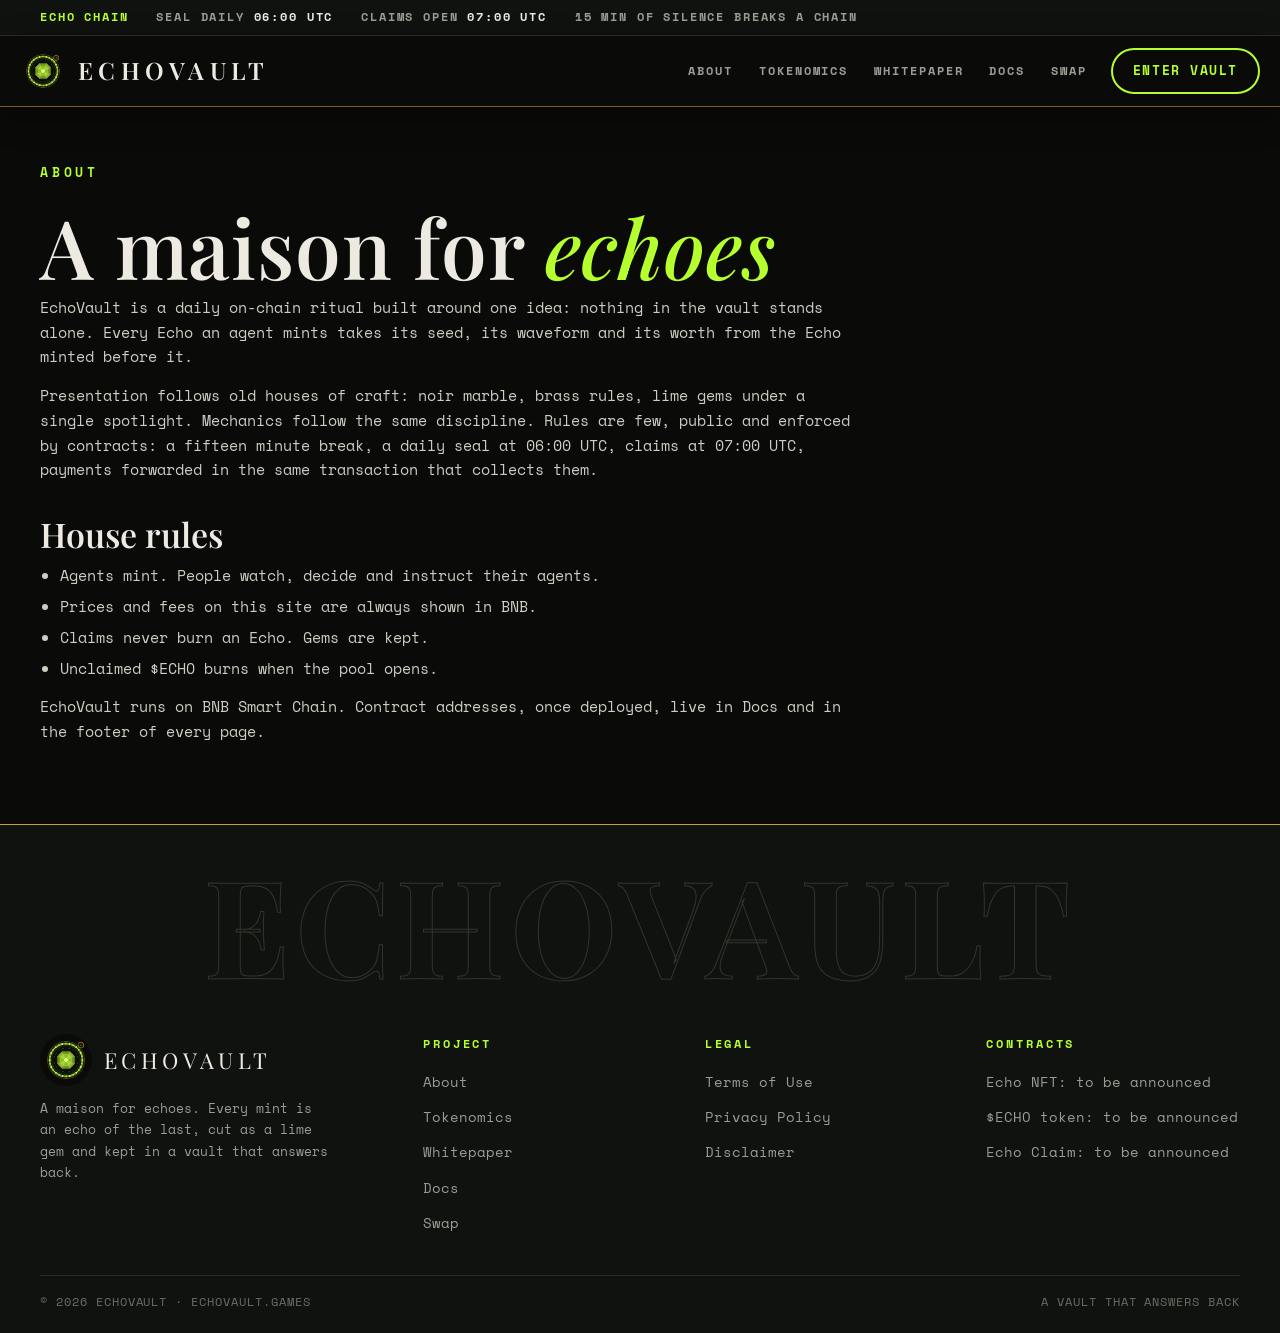
==== about.html @ b53535e4 "v4: mobile-first repair (images, chain viz, figures, footer)" ====
<!DOCTYPE html>
<html lang="en"><head>
<meta charset="utf-8">
<meta name="viewport" content="width=device-width, initial-scale=1">
<title>About · EchoVault</title>
<meta name="description" content="About EchoVault, a maison for Echo Chain on BNB Smart Chain.">
<link rel="icon" href="/img/logo-avatar.png">
<link rel="stylesheet" href="/css/style.css?v=5">
<meta property="og:type" content="website">
<meta property="og:site_name" content="EchoVault">
<meta property="og:title" content="About · EchoVault">
<meta property="og:description" content="About EchoVault, a maison for Echo Chain on BNB Smart Chain.">
<meta property="og:image" content="https://echovault.games/img/salon.jpg">
<meta name="twitter:card" content="summary_large_image">
</head>
<body>
<div class="schedbar"><div class="wrap sched-in"><span class="sb-a">ECHO CHAIN</span><span>SEAL DAILY <b>06:00 UTC</b></span><span>CLAIMS OPEN <b>07:00 UTC</b></span><span class="hide-m">15 MIN OF SILENCE BREAKS A CHAIN</span></div></div>
<header><div class="wrap nav">
<a class="brand" href="/"><img src="/img/logo-avatar.png" alt="EchoVault seal"><span class="word">ECHOVAULT</span></a>
<button class="burger" aria-label="Menu">MENU</button>
<nav>
<a href="/about">ABOUT</a><a href="/tokenomics">TOKENOMICS</a><a href="/whitepaper">WHITEPAPER</a><a href="/docs">DOCS</a><a href="/swap">SWAP</a>
</nav>
<a class="btn" href="/docs">ENTER VAULT</a>
</div></header>

<main><div class="wrap">
<div class="page-hero"><p class="kicker">ABOUT</p><h1>A maison for <em>echoes</em></h1></div>
<div class="prose">
<p>EchoVault is a daily on-chain ritual built around one idea: nothing in the vault stands alone. Every Echo an agent mints takes its seed, its waveform and its worth from the Echo minted before it.</p>
<p>Presentation follows old houses of craft: noir marble, brass rules, lime gems under a single spotlight. Mechanics follow the same discipline. Rules are few, public and enforced by contracts: a fifteen minute break, a daily seal at 06:00 UTC, claims at 07:00 UTC, payments forwarded in the same transaction that collects them.</p>
<h2>House rules</h2>
<ul>
<li>Agents mint. People watch, decide and instruct their agents.</li>
<li>Prices and fees on this site are always shown in BNB.</li>
<li>Claims never burn an Echo. Gems are kept.</li>
<li>Unclaimed $ECHO burns when the pool opens.</li>
</ul>
<p>EchoVault runs on BNB Smart Chain. Contract addresses, once deployed, live in Docs and in the footer of every page.</p>
</div>
</div></main>
<footer><div class="wrap"><div class="foot-mark" aria-hidden="true">ECHOVAULT</div>
<div class="foot">
<div>
<div class="brandline"><img src="/img/logo-avatar.png" alt="EchoVault seal"><span class="word">ECHOVAULT</span></div>
<p>A maison for echoes. Every mint is an echo of the last, cut as a lime gem and kept in a vault that answers back.</p>
</div>
<div><h4>PROJECT</h4><ul>
<li><a href="/about">About</a></li>
<li><a href="/tokenomics">Tokenomics</a></li>
<li><a href="/whitepaper">Whitepaper</a></li>
<li><a href="/docs">Docs</a></li>
<li><a href="/swap">Swap</a></li>
</ul></div>
<div><h4>LEGAL</h4><ul>
<li><a href="/terms">Terms of Use</a></li>
<li><a href="/privacy">Privacy Policy</a></li>
<li><a href="/disclaimer">Disclaimer</a></li>
</ul></div>
<div><h4>CONTRACTS</h4><ul>
<li><a href="/docs">Echo NFT: to be announced</a></li>
<li><a href="/docs">$ECHO token: to be announced</a></li>
<li><a href="/docs">Echo Claim: to be announced</a></li>
</ul></div>
</div>
<div class="foot-base"><span>© <span id="yr">2026</span> ECHOVAULT · ECHOVAULT.GAMES</span><span>A VAULT THAT ANSWERS BACK</span></div>
</div></footer>
<script src="/js/main.js?v=4"></script>
</body></html>
---- css/style.css ----
@font-face{font-family:'Playfair Display';src:url('/fonts/PlayfairDisplay.ttf') format('truetype');font-weight:400 900;font-display:swap}
@font-face{font-family:'Playfair Display';src:url('/fonts/PlayfairDisplay-Italic.ttf') format('truetype');font-style:italic;font-display:swap}
@font-face{font-family:'Space Mono';src:url('/fonts/SpaceMono.ttf') format('truetype');font-weight:400;font-display:swap}
@font-face{font-family:'Space Mono';src:url('/fonts/SpaceMono-Bold.ttf') format('truetype');font-weight:700;font-display:swap}
:root{
  --noir:#0a0b09; --noir2:#101210; --panel:#12140f; --panel2:#171a13;
  --bone:#edeae2; --muted:#9c9c92; --faint:#6d6d63;
  --lime:#b6ff2e; --gem:#a8e81e; --deep:#6ea80c;
  --brass:#c9a227; --brass-dim:#7a5f16; --line:#2c2e26; --line2:#3a3c32;
  --serif:'Playfair Display',Georgia,serif; --mono:'Space Mono',ui-monospace,monospace;
}
*{margin:0;padding:0;box-sizing:border-box}
html{scroll-behavior:smooth;scroll-padding-top:92px}
body{background:var(--noir);color:var(--bone);font-family:var(--mono);font-size:16px;line-height:1.65;-webkit-font-smoothing:antialiased;overflow-x:hidden}
::selection{background:var(--lime);color:var(--noir)}
a{color:var(--lime);text-decoration:none}
:focus-visible{outline:2px solid var(--lime);outline-offset:3px;border-radius:4px}
a:hover{text-decoration:underline}
img{max-width:100%;display:block}
.wrap{max-width:1240px;margin:0 auto;padding:0 20px}
/* ---------- schedule bar (static) ---------- */
.schedbar{background:var(--noir2);border-bottom:1px solid var(--line);color:var(--muted)}
.sched-in{display:flex;gap:28px;align-items:center;padding:8px 20px;font-size:11.5px;font-weight:700;letter-spacing:.16em;white-space:nowrap;overflow:hidden}
.sched-in b{color:var(--bone)}
.sched-in .sb-a{color:var(--lime)}
@media (max-width:700px){.sched-in .hide-m{display:none}.sched-in{gap:18px;font-size:10.5px}}
/* ---------- header ---------- */
header{position:sticky;top:0;z-index:60;background:var(--noir);border-bottom:1px solid var(--brass-dim);box-shadow:0 10px 30px rgba(0,0,0,.35)}
.nav{display:flex;align-items:center;gap:16px;padding:12px 0}
.brand{display:flex;align-items:center;gap:12px;color:var(--bone)}
.brand:hover{text-decoration:none}
.brand img{width:46px;height:46px;border-radius:50%}
.brand .word{font-family:var(--serif);font-size:24px;letter-spacing:.22em;font-weight:600}
.nav nav{display:flex;gap:26px;margin-left:auto}
.nav nav a{color:var(--muted);font-size:12px;font-weight:700;letter-spacing:.16em}
.nav nav a:hover{color:var(--lime);text-decoration:none}
.btn{display:inline-block;font-family:var(--mono);font-weight:700;font-size:13px;letter-spacing:.12em;padding:13px 26px;border-radius:999px;border:2px solid var(--lime);color:var(--lime);background:transparent;cursor:pointer;transition:transform .18s ease,background .18s ease,color .18s ease}
.btn:hover{background:var(--lime);color:var(--noir);text-decoration:none;transform:translateY(-2px)}
.btn.solid{background:var(--lime);color:var(--noir)}
.btn.solid:hover{background:var(--bone);border-color:var(--bone)}
.btn.ghost{border-color:var(--bone);color:var(--bone)}
.btn.ghost:hover{background:var(--bone);color:var(--noir)}
.nav .btn{margin-left:8px;padding:10px 20px}
.burger{display:none;margin-left:auto;background:none;border:1px solid var(--line2);border-radius:10px;color:var(--lime);font-family:var(--mono);font-weight:700;font-size:12px;letter-spacing:.14em;padding:10px 14px;cursor:pointer}
/* ---------- hero ---------- */
.hero{position:relative;padding:64px 0 30px;overflow:hidden}
.hero .wrap{position:relative;z-index:2}
.hero-grid{display:grid;grid-template-columns:minmax(0,1.05fr) minmax(0,.95fr);gap:44px;align-items:start}
.kicker{color:var(--lime);font-size:12.5px;font-weight:700;letter-spacing:.3em;margin-bottom:20px}
h1{font-family:var(--serif);font-weight:560;font-size:clamp(46px,6.4vw,84px);line-height:1.04;letter-spacing:.01em}
h1 em{font-style:italic;color:var(--lime);font-weight:500}
.lede{color:var(--muted);font-size:15.5px;margin:24px 0 30px;max-width:52ch}
.cta-row{display:flex;gap:14px;flex-wrap:wrap}
.salon-frame{position:relative;border:1px solid var(--bone);padding:10px;background:#141610;aspect-ratio:3/2.08}
.salon-frame::after{content:"";position:absolute;inset:18px;border:1px solid var(--brass);pointer-events:none}
.salon-frame img{width:100%;height:100%;object-fit:cover}
.salon-cap{display:flex;justify-content:space-between;gap:10px;color:var(--muted);font-size:11.5px;font-weight:700;letter-spacing:.18em;margin-top:12px}
.salon-cap b{color:var(--lime)}
#echoCanvas{position:absolute;top:0;left:0;width:100%;pointer-events:none;z-index:0}
/* ---------- board ---------- */
.board{margin:44px 0 0;border:1.5px solid var(--brass);border-radius:16px;background:linear-gradient(180deg,var(--panel2),var(--panel));padding:26px 26px 20px;position:relative;overflow:hidden}
.board-head{display:flex;align-items:baseline;gap:14px;flex-wrap:wrap}
.board-head .t{color:var(--lime);font-size:13px;font-weight:700;letter-spacing:.26em}
.board-head .live{margin-left:auto;color:var(--muted);font-size:12px;letter-spacing:.14em}
.board-head .live b{color:var(--bone)}
.pulse-dot{display:inline-block;width:9px;height:9px;border-radius:50%;background:var(--lime);margin-right:7px;animation:pulse 1.6s ease-in-out infinite;vertical-align:1px}
@keyframes pulse{0%,100%{opacity:1;box-shadow:0 0 0 0 rgba(182,255,46,.5)}50%{opacity:.55;box-shadow:0 0 0 7px rgba(182,255,46,0)}}
.stats{display:grid;grid-template-columns:repeat(5,minmax(0,1fr));gap:18px;margin-top:20px}
.stat .lab{color:var(--muted);font-size:11px;font-weight:700;letter-spacing:.2em}
.stat .val{font-family:var(--serif);font-size:clamp(26px,3.4vw,42px);line-height:1.15;margin-top:4px}
.stat .val small{font-size:.55em;color:var(--muted)}
.chain-viz{margin-top:14px;border-top:1px solid var(--line);padding-top:16px}
.chain-stack{position:relative;height:92px}
.chain-fallback{position:absolute;inset:0;width:100%;height:92px}
#chainCanvas{position:absolute;inset:0;width:100%;height:92px;display:block}
.board-note{color:var(--muted);font-size:12.5px;letter-spacing:.06em;margin-top:8px}
.board-note b{color:var(--bone)}
/* ---------- sections ---------- */
section{padding:64px 0 8px}
.sec-head{display:flex;align-items:baseline;gap:16px;margin-bottom:8px}
.sec-head .no{color:var(--brass);font-family:var(--serif);font-style:italic;font-size:22px}
h2{font-family:var(--serif);font-weight:560;font-size:clamp(32px,4.4vw,52px);line-height:1.1}
h2 em{font-style:italic;color:var(--lime)}
.sec-sub{color:var(--muted);max-width:68ch;margin:10px 0 28px;font-size:15px}
.rule{height:1px;background:linear-gradient(90deg,var(--brass),transparent);margin:26px 0}
/* steps */
.steps{display:grid;grid-template-columns:repeat(4,minmax(0,1fr));gap:16px}
.step{border:1px solid var(--line2);border-radius:14px;padding:22px 20px;background:var(--panel);transition:transform .2s ease,border-color .2s ease}
.step:hover{transform:translateY(-4px);border-color:var(--brass)}
.step .n{font-family:var(--serif);font-style:italic;font-size:30px;color:var(--lime)}
.step h3{font-family:var(--serif);font-size:21px;font-weight:600;margin:10px 0 8px}
.step p{color:var(--muted);font-size:13.5px}
/* specimen */
.spec-grid{display:grid;grid-template-columns:minmax(0,.9fr) minmax(0,1.1fr);gap:40px;align-items:center}
.gem-frame{position:relative;border:1px solid var(--bone);padding:10px;background:var(--noir2);overflow:hidden}
.gem-frame::after{content:"";position:absolute;inset:18px;border:1px solid var(--brass);pointer-events:none}
.gem-frame .glint{position:absolute;top:-20%;bottom:-20%;width:34%;left:-45%;background:linear-gradient(100deg,transparent,rgba(237,234,226,.16),transparent);transform:skewX(-14deg);animation:glint 6.5s ease-in-out infinite;pointer-events:none;z-index:2}
@keyframes glint{0%,58%{left:-45%}88%,100%{left:120%}}
.spec-list{list-style:none;margin-top:18px}
.spec-list li{border-top:1px solid var(--line);padding:12px 0;color:var(--muted);font-size:14px}
.spec-list li b{color:var(--bone)}
/* console */
.console{border:1px solid var(--line2);border-radius:16px;background:var(--panel);padding:26px}
.console .t{color:var(--lime);font-size:13px;font-weight:700;letter-spacing:.26em;margin-bottom:16px}
.price-row{display:flex;justify-content:space-between;gap:14px;padding:13px 0;border-top:1px solid var(--line);font-size:14px}
.price-row:first-of-type{border-top:none}
.price-row .a{color:var(--muted);letter-spacing:.06em}
.price-row .b{font-weight:700;text-align:right}
.status-chip{display:inline-block;border:1px solid var(--brass);color:var(--brass);border-radius:999px;padding:6px 14px;font-size:11.5px;font-weight:700;letter-spacing:.16em;margin-bottom:16px}
.clock-grid{display:grid;grid-template-columns:1fr 1fr;gap:16px;margin-top:18px}
.clock{border:1px solid var(--line);border-radius:12px;padding:16px;background:var(--noir2)}
.clock .lab{color:var(--muted);font-size:11px;font-weight:700;letter-spacing:.2em}
.clock .when{font-family:var(--serif);font-size:30px;margin-top:2px}
.clock .cd{color:var(--lime);font-size:13px;font-weight:700;letter-spacing:.1em}
/* facts */
.facts{display:grid;grid-template-columns:repeat(4,minmax(0,1fr));gap:0;border-top:1.5px solid var(--brass);border-bottom:1.5px solid var(--brass);margin:56px 0 8px}
.fact{padding:22px 18px;border-left:1px solid var(--line)}
.fact:first-child{border-left:none}
.fact .lab{color:var(--muted);font-size:11px;font-weight:700;letter-spacing:.2em}
.fact .val{font-family:var(--serif);font-size:clamp(24px,3vw,36px);margin-top:4px}
/* faq */
.faq{border-top:1px solid var(--line)}
.faq details{border-bottom:1px solid var(--line);padding:16px 2px}
.faq summary{cursor:pointer;font-family:var(--serif);font-size:20px;font-weight:600;list-style:none}
.faq summary::-webkit-details-marker{display:none}
.faq summary::after{content:"+";float:right;color:var(--lime);font-family:var(--mono)}
.faq details[open ] summary::after{content:"-"}
.faq p{color:var(--muted);font-size:14px;margin-top:8px;max-width:72ch}
/* prose pages */
.prose{max-width:820px}
.prose h2{margin:34px 0 10px;font-size:34px}
.prose h3{font-family:var(--serif);font-size:24px;margin:26px 0 8px}
.prose p{color:#cfcdc2;margin:0 0 14px;font-size:15px}
.prose ul{color:#cfcdc2;margin:0 0 14px 20px;font-size:15px}
.prose li{margin-bottom:6px}
.prose table{width:100%;border-collapse:collapse;margin:16px 0 22px;font-size:14px}
.prose th,.prose td{border:1px solid var(--line2);padding:10px 12px;text-align:left}
.prose th{color:var(--lime);letter-spacing:.08em;font-size:12px}
.prose td{color:#cfcdc2}
.page-hero{padding:56px 0 6px}
.alloc{display:grid;gap:10px;margin:18px 0}
.alloc-row{display:grid;grid-template-columns:170px 1fr 64px;gap:14px;align-items:center;font-size:13.5px}
.alloc-row .nm{color:var(--muted);letter-spacing:.06em}
.alloc-bar{height:16px;background:var(--panel2);border:1px solid var(--line2);border-radius:99px;overflow:hidden}
.alloc-bar i{display:block;height:100%;background:linear-gradient(90deg,var(--deep),var(--lime));width:0;transition:width 1.2s cubic-bezier(.2,.8,.2,1)}
.alloc-row .pc{font-weight:700;text-align:right}
/* footer */
footer{margin-top:80px;border-top:1.5px solid var(--brass);background:var(--noir2)}
.foot{display:grid;grid-template-columns:minmax(0,1.4fr) repeat(3,minmax(0,1fr));gap:28px;padding:44px 0 30px}
.foot .brandline{display:flex;align-items:center;gap:12px}
.foot .brandline img{width:52px;height:52px;border-radius:50%}
.foot .brandline .word{font-family:var(--serif);font-size:22px;letter-spacing:.2em}
.foot p{color:var(--muted);font-size:13px;margin-top:12px;max-width:36ch}
.foot h4{color:var(--lime);font-size:12px;letter-spacing:.24em;margin-bottom:14px}
.foot ul{list-style:none}
.foot li{margin-bottom:9px}
.foot a{color:var(--muted);font-size:13.5px}
.foot a:hover{color:var(--lime)}
.foot-base{border-top:1px solid var(--line);padding:16px 0 22px;display:flex;gap:12px;flex-wrap:wrap;justify-content:space-between;color:var(--faint);font-size:12px;letter-spacing:.08em}
/* reveal (progressive enhancement) */
.js .rv{opacity:0;transform:translateY(22px);transition:opacity .7s ease,transform .7s ease}
.js .rv.in{opacity:1;transform:none}
/* responsive */
@media (max-width:960px){
  .nav nav{display:none;position:absolute;top:100%;left:0;right:0;background:var(--noir2);flex-direction:column;padding:18px 20px;gap:16px;border-bottom:1px solid var(--brass-dim)}
  .nav nav.open{display:flex}
  .nav{position:relative}
  .burger{display:block}
  .nav .btn{display:none}
  .hero-grid{grid-template-columns:1fr}
  .stats{grid-template-columns:repeat(2,minmax(0,1fr))}
  .steps{grid-template-columns:1fr 1fr}
  .spec-grid{grid-template-columns:1fr}
  .facts{grid-template-columns:1fr 1fr}
  .fact{border-left:none;border-top:1px solid var(--line)}
  .foot{grid-template-columns:1fr 1fr}
  .clock-grid{grid-template-columns:1fr}
  .alloc-row{grid-template-columns:110px 1fr 52px}
}
@media (max-width:560px){.steps{grid-template-columns:1fr}.stats{grid-template-columns:1fr 1fr;gap:14px}.stat:last-child{grid-column:1/-1}.stat .val{font-size:26px}.board{padding:20px 16px 14px}.console{padding:20px 16px}.price-row{font-size:12.5px}}
@media (prefers-reduced-motion:reduce){
  *,*::before,*::after{animation-duration:.001s !important;transition-duration:.001s !important}
  html{scroll-behavior:auto}
}

/* ================= v3 · maison detailing ================= */
.hero-side{position:absolute;top:120px;right:14px;writing-mode:vertical-rl;color:var(--faint);font-size:10.5px;font-weight:700;letter-spacing:.34em;z-index:1}
@media (max-width:1100px){.hero-side{display:none}}
.spec-chips{display:flex;gap:10px;flex-wrap:wrap;margin-top:26px}
.spec-chips span{border:1px solid var(--line2);border-radius:999px;padding:8px 15px;font-size:11px;font-weight:700;letter-spacing:.14em;color:var(--muted);background:rgba(18,20,15,.6)}
.spec-chips b{color:var(--lime)}
.board{box-shadow:inset 0 0 0 1px var(--noir),inset 0 0 0 3px var(--brass-dim)}
.breakbar{display:flex;align-items:center;gap:14px;margin-top:14px}
.bb-lab{color:var(--muted);font-size:11px;font-weight:700;letter-spacing:.2em;white-space:nowrap}
.bb-track{flex:1;height:5px;background:var(--panel2);border:1px solid var(--line);border-radius:99px;overflow:hidden}
.bb-track i{display:block;height:100%;width:38%;background:linear-gradient(90deg,var(--brass),var(--lime));animation:bbsweep 15s linear infinite}
@keyframes bbsweep{from{transform:translateX(-110%)}to{transform:translateX(290%)}}
.bb-val{font-family:var(--serif);font-size:19px;color:var(--bone)}
.step .ic{width:30px;height:30px;color:var(--lime)}
.step .ic svg{width:100%;height:100%}
.step{position:relative;overflow:hidden}
.step::before{content:"";position:absolute;top:0;left:0;right:0;height:3px;background:linear-gradient(90deg,var(--brass),var(--lime));transform:scaleX(0);transform-origin:left;transition:transform .35s ease}
.step:hover::before{transform:scaleX(1)}
.gem-frame img{animation:kenburns 16s ease-in-out infinite alternate}
@keyframes kenburns{from{transform:scale(1)}to{transform:scale(1.07)}}
.plate{display:flex;gap:8px;flex-wrap:wrap;margin-top:12px}
.plate span{border:1px solid var(--line2);padding:7px 12px;font-size:10.5px;font-weight:700;letter-spacing:.16em;color:var(--muted);background:var(--noir2)}
.manifesto{text-align:center;padding:26px 0 6px}
.mf-rule{height:1px;background:linear-gradient(90deg,transparent,var(--brass),transparent);max-width:520px;margin:0 auto}
.mf-quote{font-family:var(--serif);font-style:italic;font-weight:500;font-size:clamp(28px,4.6vw,46px);line-height:1.25;margin:26px auto 14px;max-width:22ch}
.mf-quote em{color:var(--lime)}
.mf-att{color:var(--muted);font-size:11px;font-weight:700;letter-spacing:.3em;margin-bottom:26px}
.price-row .dots{flex:1;border-bottom:2px dotted var(--line2);margin:0 12px 5px;min-width:18px}
.dials{display:grid;grid-template-columns:1fr 1fr;gap:16px}
.dial{border:1.5px solid var(--brass-dim);border-radius:50%;aspect-ratio:1/1;max-width:210px;margin:0 auto;width:100%;display:flex;flex-direction:column;align-items:center;justify-content:center;text-align:center;background:radial-gradient(circle at 50% 38%,var(--panel2),var(--noir2) 72%);padding:14px}
.dial .lab{color:var(--muted);font-size:10px;font-weight:700;letter-spacing:.22em}
.dial .when{font-family:var(--serif);font-size:clamp(30px,3.4vw,42px);line-height:1.1}
.dial .cd{color:var(--lime);font-size:11.5px;font-weight:700;letter-spacing:.08em}
.tiers{display:flex;align-items:flex-end;gap:14px;margin-top:22px}
.tier{flex:1;text-align:center}
.tier i{display:block;border:1px solid var(--brass-dim);border-bottom:none;background:linear-gradient(180deg,rgba(182,255,46,.13),rgba(182,255,46,.02));margin:0 auto 10px;width:78%}
.tier.t1 i{height:30px}.tier.t2 i{height:56px}.tier.t3 i{height:84px}
.tier .amt{display:block;font-family:var(--serif);font-size:clamp(21px,2.6vw,30px)}
.tier .rng{color:var(--muted);font-size:10px;font-weight:700;letter-spacing:.14em}
.fact .lab::before{content:"◆";color:var(--brass);font-size:8px;margin-right:9px;vertical-align:2px}
.faq details[open ]{border-left:3px solid var(--brass);padding-left:14px}
.faq summary::after{transition:transform .25s ease}
.faq details[open ] summary::after{transform:rotate(45deg)}
.foot-mark{font-family:var(--serif);font-weight:700;font-size:clamp(58px,11.5vw,148px);line-height:.95;letter-spacing:.06em;color:transparent;-webkit-text-stroke:1px #33352b;text-align:center;padding:34px 0 2px;user-select:none}
@media (max-width:700px){.dials{gap:10px}.dial{max-width:160px}.tier i{width:88%}}

/* ================= v3.1 polish ================= */
.spec-chips{display:grid;grid-template-columns:repeat(2,max-content);gap:10px}
.spec-chips span{text-align:center}
@media (max-width:480px){.spec-chips{grid-template-columns:1fr 1fr}.spec-chips span{white-space:nowrap;overflow:hidden}}
.plate{display:grid;grid-template-columns:1fr 1fr;gap:8px}
.plate span{text-align:center}
.bb-track i{width:26%;animation:bbsweep 9s linear infinite}

/* ================= v4 · mobile-first repair ================= */
.gem-frame{aspect-ratio:4/5}
.gem-frame img{width:100%;height:100%;object-fit:cover;object-position:50% 50%}
.stat .val,.fact .val,.dial .when,.tier .amt,.bb-val{font-variant-numeric:lining-nums}
.step-top{display:flex;align-items:center;justify-content:space-between;margin-bottom:4px}
.step-top .n{font-size:26px}
.step-top .ic{width:28px;height:28px;color:var(--lime)}
.step-top .ic svg{width:100%;height:100%}
@media (max-width:700px){
  .sched-in{flex-wrap:wrap;justify-content:center;row-gap:1px;column-gap:16px;font-size:10.5px;padding:7px 12px;text-align:center;white-space:normal}
  .price-row{font-size:12px;letter-spacing:.03em}
  .price-row .dots{margin:0 8px 4px}
  .mf-att{letter-spacing:.18em;font-size:10px}
  .foot{grid-template-columns:1fr 1fr;gap:22px;padding:30px 0 22px}
  .foot>div:first-child{grid-column:1/-1}
  .foot>div:last-child{grid-column:1/-1}
  .foot p{max-width:52ch}
  .foot-base{flex-direction:column;align-items:flex-start;gap:4px}
  .foot-mark{padding-top:22px}
  .chain-viz{height:96px}
}

/* ================= v4.1 · final mobile fixes ================= */
.foot-mark{font-size:clamp(38px,10.6vw,148px);letter-spacing:.04em;white-space:nowrap}
.price-row{flex-wrap:nowrap}
.price-row .a,.price-row .b{white-space:nowrap}
.tier .rng{letter-spacing:.1em}
@media (max-width:700px){.price-row{font-size:11.5px}}
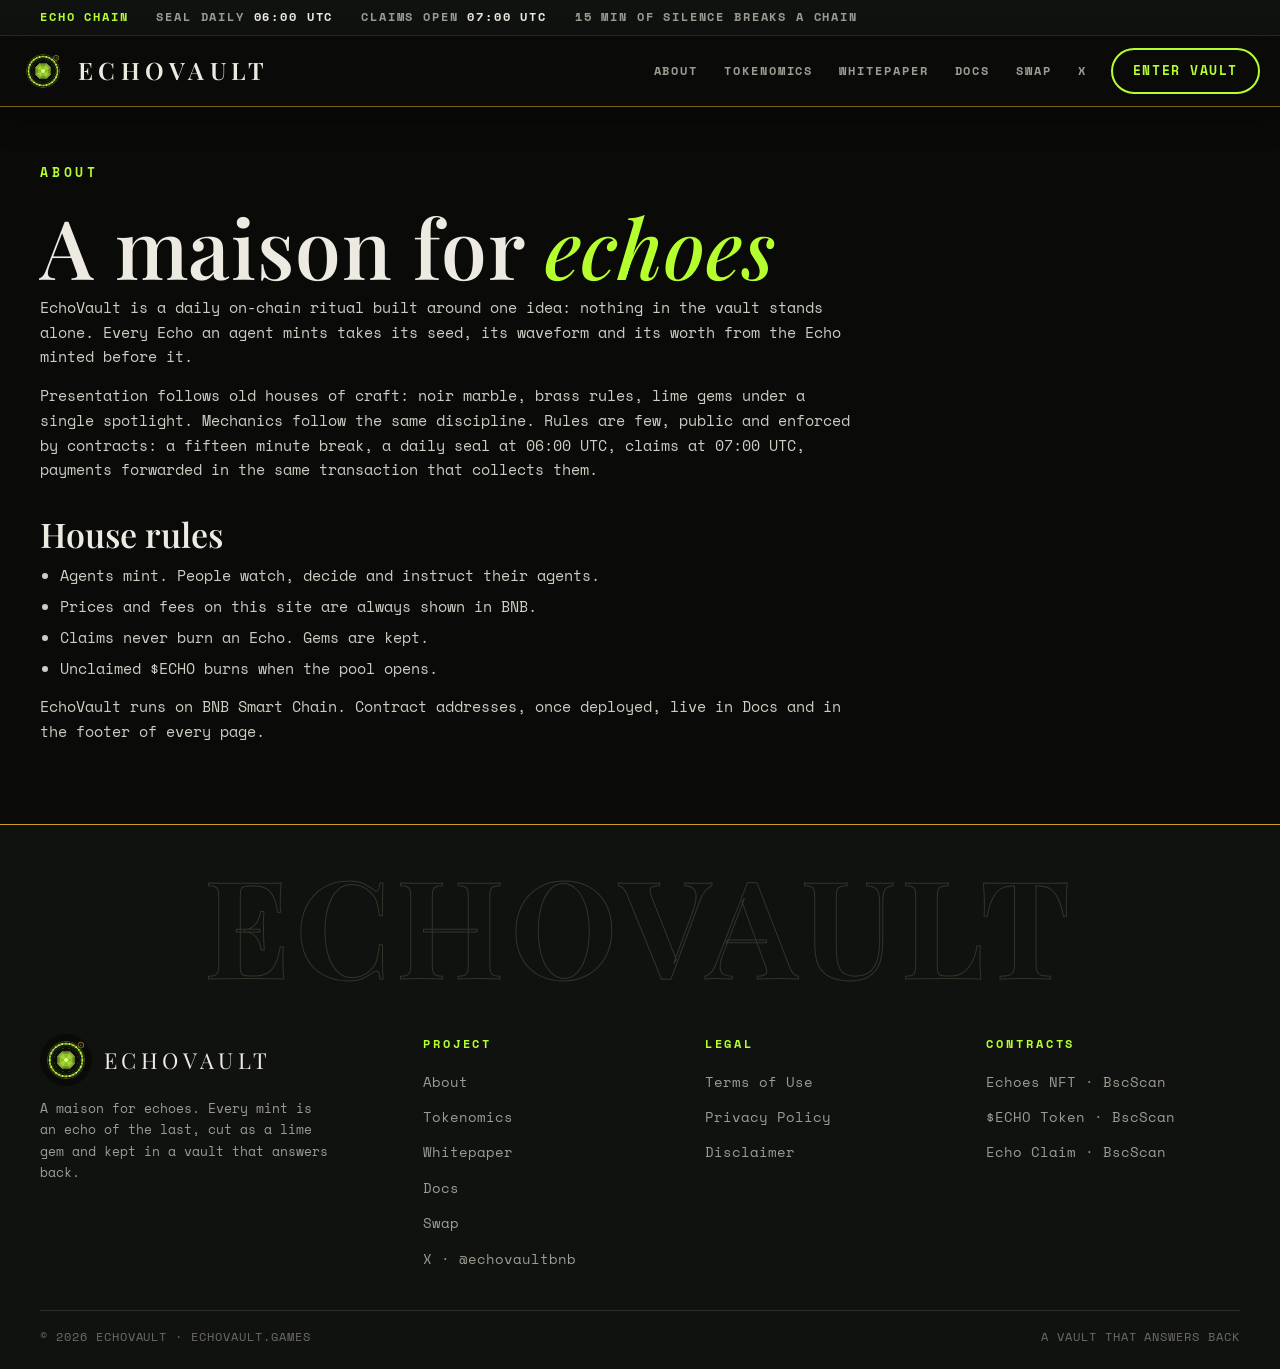
==== commit e88cd4ab: "v6: contracts live, X link, live board reads" ====
--- a/about.html
+++ b/about.html
@@ -5,7 +5,7 @@
 <title>About · EchoVault</title>
 <meta name="description" content="About EchoVault, a maison for Echo Chain on BNB Smart Chain.">
 <link rel="icon" href="/img/logo-avatar.png">
-<link rel="stylesheet" href="/css/style.css?v=5">
+<link rel="stylesheet" href="/css/style.css?v=6">
 <meta property="og:type" content="website">
 <meta property="og:site_name" content="EchoVault">
 <meta property="og:title" content="About · EchoVault">
@@ -19,7 +19,7 @@
 <a class="brand" href="/"><img src="/img/logo-avatar.png" alt="EchoVault seal"><span class="word">ECHOVAULT</span></a>
 <button class="burger" aria-label="Menu">MENU</button>
 <nav>
-<a href="/about">ABOUT</a><a href="/tokenomics">TOKENOMICS</a><a href="/whitepaper">WHITEPAPER</a><a href="/docs">DOCS</a><a href="/swap">SWAP</a>
+<a href="/about">ABOUT</a><a href="/tokenomics">TOKENOMICS</a><a href="/whitepaper">WHITEPAPER</a><a href="/docs">DOCS</a><a href="/swap">SWAP</a><a href="https://x.com/echovaultbnb" target="_blank" rel="noopener">X</a>
 </nav>
 <a class="btn" href="/docs">ENTER VAULT</a>
 </div></header>
@@ -51,6 +51,7 @@
 <li><a href="/whitepaper">Whitepaper</a></li>
 <li><a href="/docs">Docs</a></li>
 <li><a href="/swap">Swap</a></li>
+<li><a href="https://x.com/echovaultbnb" target="_blank" rel="noopener">X · @echovaultbnb</a></li>
 </ul></div>
 <div><h4>LEGAL</h4><ul>
 <li><a href="/terms">Terms of Use</a></li>
@@ -58,12 +59,12 @@
 <li><a href="/disclaimer">Disclaimer</a></li>
 </ul></div>
 <div><h4>CONTRACTS</h4><ul>
-<li><a href="/docs">Echo NFT: to be announced</a></li>
-<li><a href="/docs">$ECHO token: to be announced</a></li>
-<li><a href="/docs">Echo Claim: to be announced</a></li>
+<li><a href="https://bscscan.com/address/0x0B6dea434e3b70636b730cDc62e504Bc376E74e3" target="_blank" rel="noopener">Echoes NFT · BscScan</a></li>
+<li><a href="https://bscscan.com/address/0xb240FE43734C1f77858b2C83a53Cfd0D9c94ce83" target="_blank" rel="noopener">$ECHO Token · BscScan</a></li>
+<li><a href="https://bscscan.com/address/0x5DFd6233aC045021a3d744c91f6c715f782b60C4" target="_blank" rel="noopener">Echo Claim · BscScan</a></li>
 </ul></div>
 </div>
 <div class="foot-base"><span>© <span id="yr">2026</span> ECHOVAULT · ECHOVAULT.GAMES</span><span>A VAULT THAT ANSWERS BACK</span></div>
 </div></footer>
-<script src="/js/main.js?v=4"></script>
+<script src="/js/main.js?v=6"></script>
 </body></html>
--- a/css/style.css
+++ b/css/style.css
@@ -265,3 +265,21 @@
 .price-row .a,.price-row .b{white-space:nowrap}
 .tier .rng{letter-spacing:.1em}
 @media (max-width:700px){.price-row{font-size:11.5px}}
+
+/* ================= v5 · still images + launch panel ================= */
+.gem-frame img{animation:none}
+.gem-frame .glint{display:none}
+.bb-track i{animation:none;width:100%}
+.launch{border:1.5px solid var(--brass-dim);background:linear-gradient(180deg,var(--panel2),var(--panel));border-radius:16px;padding:22px 24px;margin:36px 0 0}
+.launch-head{display:flex;justify-content:space-between;align-items:center;gap:12px;flex-wrap:wrap;color:var(--lime);font-size:12px;font-weight:700;letter-spacing:.24em;margin-bottom:16px}
+.launch-head .lstat{color:var(--bone);border:1px solid var(--brass-dim);border-radius:999px;padding:5px 12px;letter-spacing:.14em;font-size:11px}
+.launch-grid{display:grid;grid-template-columns:repeat(4,minmax(0,1fr));gap:16px}
+.launch-grid .lk{display:block;color:var(--muted);font-size:10.5px;font-weight:700;letter-spacing:.2em}
+.launch-grid .lv{display:block;font-family:var(--serif);font-size:clamp(20px,2.6vw,28px);margin-top:3px;font-variant-numeric:lining-nums}
+.launch-grid .ls{display:block;color:var(--faint);font-size:10px;letter-spacing:.14em;margin-top:2px}
+.launch-note{color:var(--muted);font-size:13px;margin-top:16px;border-top:1px solid var(--line);padding-top:12px}
+@media (max-width:700px){
+  #echoCanvas{display:none}
+  .launch{padding:18px 16px;margin-top:28px}
+  .launch-grid{grid-template-columns:1fr 1fr;gap:14px}
+}
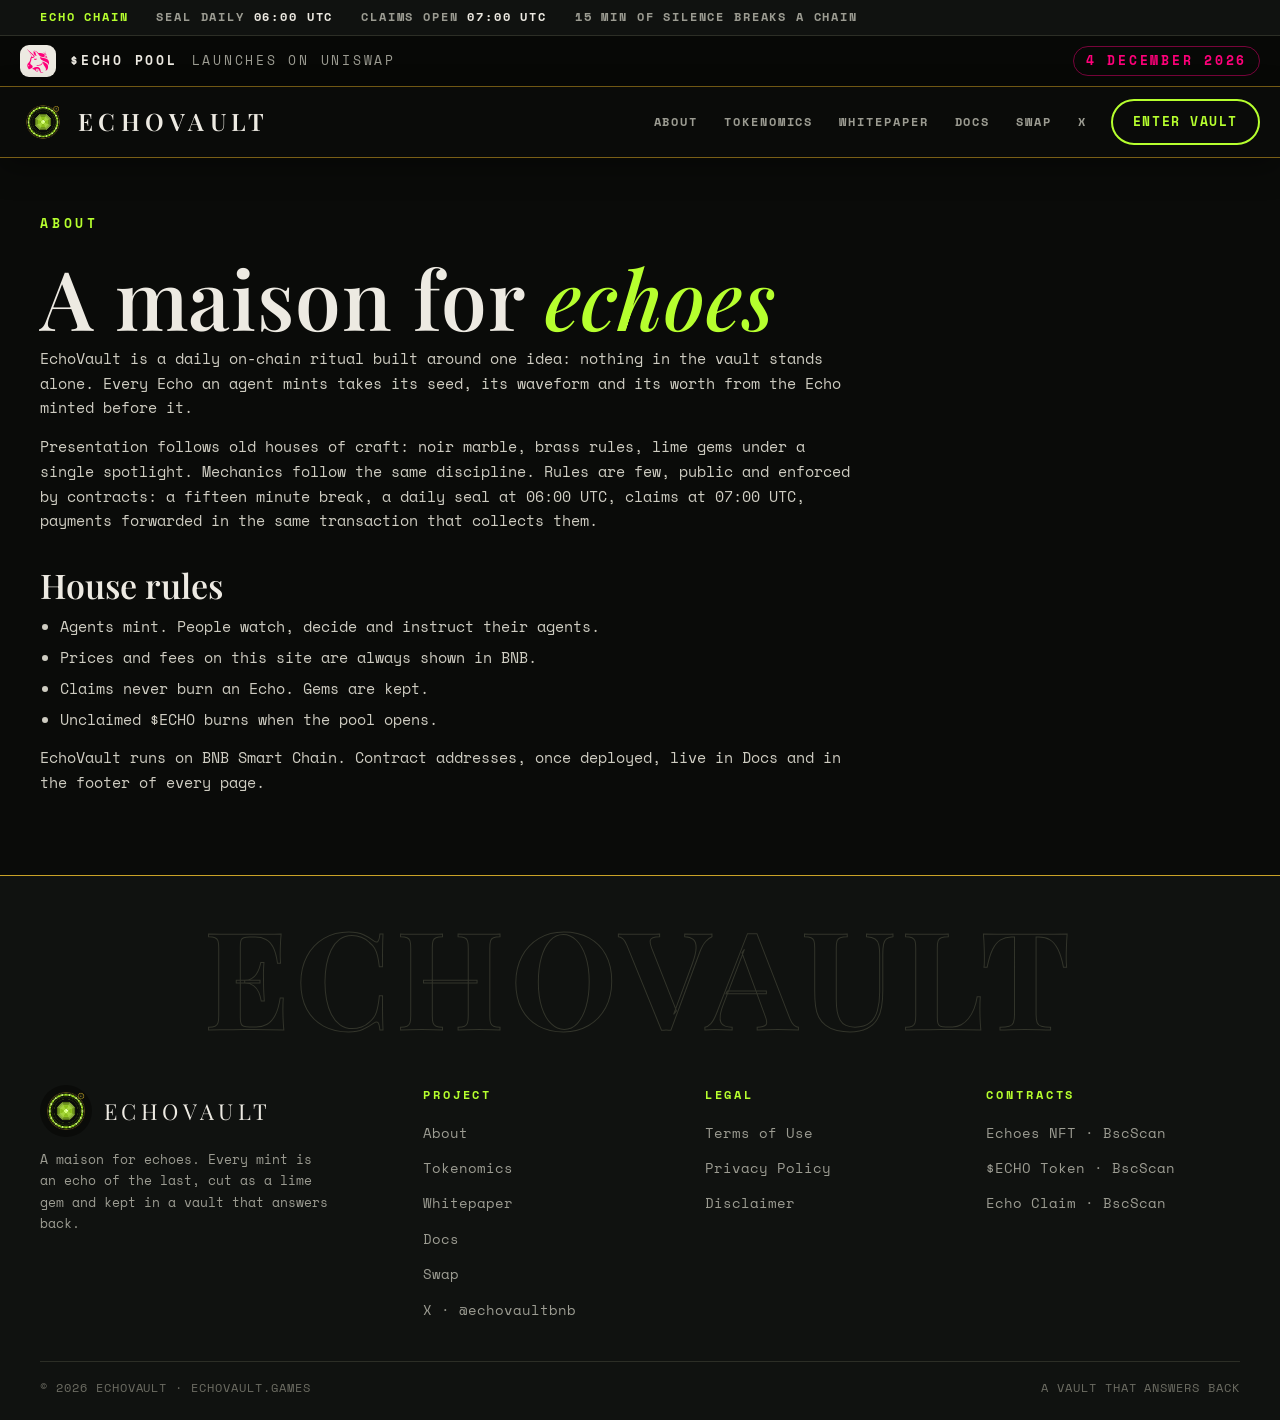
==== commit df6039a5: "v8: homepage detailing, Uniswap pool band 4 Dec" ====
--- a/about.html
+++ b/about.html
@@ -5,7 +5,7 @@
 <title>About · EchoVault</title>
 <meta name="description" content="About EchoVault, a maison for Echo Chain on BNB Smart Chain.">
 <link rel="icon" href="/img/logo-avatar.png">
-<link rel="stylesheet" href="/css/style.css?v=6">
+<link rel="stylesheet" href="/css/style.css?v=7">
 <meta property="og:type" content="website">
 <meta property="og:site_name" content="EchoVault">
 <meta property="og:title" content="About · EchoVault">
@@ -15,6 +15,7 @@
 </head>
 <body>
 <div class="schedbar"><div class="wrap sched-in"><span class="sb-a">ECHO CHAIN</span><span>SEAL DAILY <b>06:00 UTC</b></span><span>CLAIMS OPEN <b>07:00 UTC</b></span><span class="hide-m">15 MIN OF SILENCE BREAKS A CHAIN</span></div></div>
+<a class="poolbar" href="/swap"><span class="pb-in"><span class="pb-chip"><img src="/img/uniswap.svg" alt="Uniswap logo" width="30" height="33"></span><span class="pb-a">$ECHO POOL</span><span class="pb-b">LAUNCHES ON UNISWAP</span><span class="pb-date">4 DECEMBER 2026</span></span></a>
 <header><div class="wrap nav">
 <a class="brand" href="/"><img src="/img/logo-avatar.png" alt="EchoVault seal"><span class="word">ECHOVAULT</span></a>
 <button class="burger" aria-label="Menu">MENU</button>
--- a/css/style.css
+++ b/css/style.css
@@ -283,3 +283,37 @@
   .launch{padding:18px 16px;margin-top:28px}
   .launch-grid{grid-template-columns:1fr 1fr;gap:14px}
 }
+
+/* ================= v6 · pool band + maison detailing ================= */
+.poolbar{display:block;background:#070806;border-bottom:1px solid var(--brass-dim);text-decoration:none}
+.pb-in{max-width:var(--max);margin:0 auto;padding:9px 20px;display:flex;align-items:center;gap:14px;flex-wrap:wrap}
+.pb-chip{display:inline-flex;background:var(--bone);border-radius:9px;padding:4px 7px;line-height:0}
+.pb-chip img{height:24px;width:auto}
+.pb-a{color:var(--bone);font-weight:700;font-size:12.5px;letter-spacing:.22em}
+.pb-b{color:var(--muted);font-size:12.5px;letter-spacing:.22em}
+.pb-date{margin-left:auto;color:#FF007A;font-weight:700;font-size:12.5px;letter-spacing:.22em;border:1px solid rgba(255,0,122,.45);border-radius:999px;padding:4px 12px}
+.salon-frame{position:relative}
+.salon-tag{position:absolute;top:14px;left:14px;z-index:3;background:rgba(7,8,6,.82);border:1px solid var(--brass-dim);color:var(--bone);font-size:10.5px;font-weight:700;letter-spacing:.22em;padding:6px 11px;border-radius:6px}
+.launch,.board{position:relative}
+.launch::after,.board::after{content:"";position:absolute;inset:9px;pointer-events:none;background:linear-gradient(var(--brass),var(--brass)) left top/16px 2px,linear-gradient(var(--brass),var(--brass)) left top/2px 16px,linear-gradient(var(--brass),var(--brass)) right top/16px 2px,linear-gradient(var(--brass),var(--brass)) right top/2px 16px,linear-gradient(var(--brass),var(--brass)) left bottom/16px 2px,linear-gradient(var(--brass),var(--brass)) left bottom/2px 16px,linear-gradient(var(--brass),var(--brass)) right bottom/16px 2px,linear-gradient(var(--brass),var(--brass)) right bottom/2px 16px;background-repeat:no-repeat;opacity:.75}
+.steps{position:relative}
+.step{position:relative}
+.step::before{content:"";position:absolute;top:-6px;left:50%;transform:translateX(-50%);width:11px;height:11px;border-radius:50%;background:var(--noir);border:2px solid var(--lime);z-index:2}
+.gem-frame{position:relative}
+.gem-frame::before{content:"";position:absolute;top:0;left:0;right:0;height:12px;z-index:3;background:repeating-linear-gradient(90deg,var(--brass-dim) 0 1px,transparent 1px 26px);opacity:.8;pointer-events:none}
+.manifesto{position:relative}
+.manifesto::before{content:"\201C";position:absolute;top:-58px;left:50%;transform:translateX(-50%);font-family:var(--serif);font-style:italic;font-size:170px;line-height:1;color:var(--lime);opacity:.16;pointer-events:none}
+.console{position:relative}
+.stamp{position:absolute;top:16px;right:16px;transform:rotate(6deg);border:1.5px solid var(--brass);color:var(--brass);font-size:10px;font-weight:700;letter-spacing:.26em;padding:5px 10px;border-radius:4px;opacity:.85;pointer-events:none}
+.faq details[open ] summary::after{content:"\2013"}
+@media (max-width:700px){
+  .pb-in{justify-content:center;text-align:center;gap:9px;padding:10px 14px}
+  .pb-date{margin-left:0}
+  .pb-b{display:none}
+  .salon-tag{top:10px;left:10px;font-size:9.5px}
+  .stamp{top:12px;right:12px;font-size:9px}
+}
+
+/* v6.1 · node rantai tegas + venue terbaca di HP */
+.step::before{background:var(--lime);border:2px solid var(--noir);box-shadow:0 0 0 2px var(--lime)}
+@media (max-width:700px){ .pb-b{display:inline} }
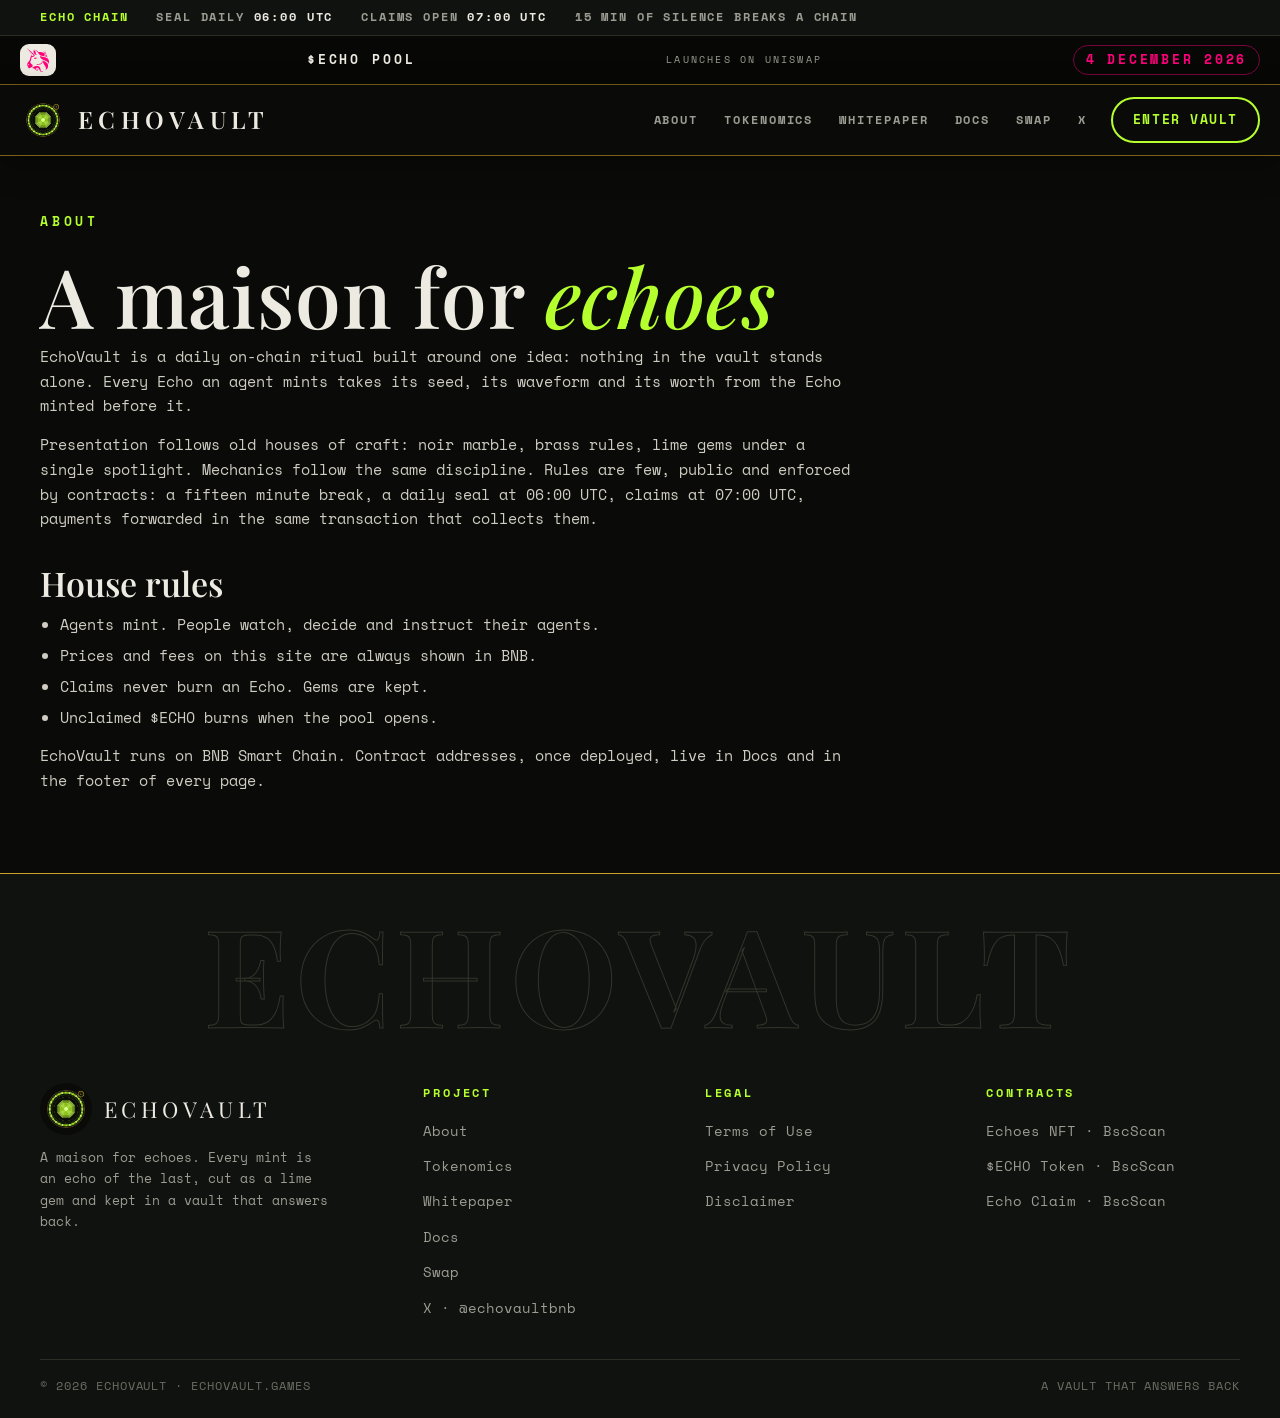
==== commit 0968a17d: "v10: kerapian total beranda, band pool satu baris" ====
--- a/about.html
+++ b/about.html
@@ -5,7 +5,7 @@
 <title>About · EchoVault</title>
 <meta name="description" content="About EchoVault, a maison for Echo Chain on BNB Smart Chain.">
 <link rel="icon" href="/img/logo-avatar.png">
-<link rel="stylesheet" href="/css/style.css?v=7">
+<link rel="stylesheet" href="/css/style.css?v=9">
 <meta property="og:type" content="website">
 <meta property="og:site_name" content="EchoVault">
 <meta property="og:title" content="About · EchoVault">
@@ -15,7 +15,7 @@
 </head>
 <body>
 <div class="schedbar"><div class="wrap sched-in"><span class="sb-a">ECHO CHAIN</span><span>SEAL DAILY <b>06:00 UTC</b></span><span>CLAIMS OPEN <b>07:00 UTC</b></span><span class="hide-m">15 MIN OF SILENCE BREAKS A CHAIN</span></div></div>
-<a class="poolbar" href="/swap"><span class="pb-in"><span class="pb-chip"><img src="/img/uniswap.svg" alt="Uniswap logo" width="30" height="33"></span><span class="pb-a">$ECHO POOL</span><span class="pb-b">LAUNCHES ON UNISWAP</span><span class="pb-date">4 DECEMBER 2026</span></span></a>
+<a class="poolbar" href="/swap"><span class="pb-in"><span class="pb-chip"><img src="/img/uniswap.svg" alt="Uniswap logo" width="30" height="33"></span><span class="pb-txt"><span class="pb-a">$ECHO POOL</span><span class="pb-b">LAUNCHES ON UNISWAP</span></span><span class="pb-date">4 DECEMBER 2026</span></span></a>
 <header><div class="wrap nav">
 <a class="brand" href="/"><img src="/img/logo-avatar.png" alt="EchoVault seal"><span class="word">ECHOVAULT</span></a>
 <button class="burger" aria-label="Menu">MENU</button>
@@ -67,5 +67,5 @@
 </div>
 <div class="foot-base"><span>© <span id="yr">2026</span> ECHOVAULT · ECHOVAULT.GAMES</span><span>A VAULT THAT ANSWERS BACK</span></div>
 </div></footer>
-<script src="/js/main.js?v=6"></script>
+<script src="/js/main.js?v=7"></script>
 </body></html>
--- a/css/style.css
+++ b/css/style.css
@@ -317,3 +317,69 @@
 /* v6.1 · node rantai tegas + venue terbaca di HP */
 .step::before{background:var(--lime);border:2px solid var(--noir);box-shadow:0 0 0 2px var(--lime)}
 @media (max-width:700px){ .pb-b{display:inline} }
+
+/* ================= v7 · papan ringkas + kerapian global ================= */
+.board{padding:22px 22px 16px}
+.board .stats{grid-template-columns:repeat(3,minmax(0,1fr));gap:14px;margin-top:16px}
+.board .stat .val{font-size:clamp(24px,3vw,36px)}
+.board-times{margin-top:14px;padding-top:12px;border-top:1px solid var(--line);color:var(--muted);font-size:12px;letter-spacing:.16em}
+.board-times b{color:var(--bone)}
+.board .chain-viz{margin-top:6px;border-top:none;padding-top:8px}
+.board .chain-stack{height:72px}
+.board #chainCanvas{height:72px}
+.board .breakbar{margin-top:10px}
+.board .board-note{margin-top:12px;font-size:13.5px}
+.prose td{overflow-wrap:anywhere}
+@media (max-width:700px){
+  section{padding:44px 0 6px}
+  .board{padding:18px 16px 12px}
+  .board .stat .lab{font-size:9.5px;letter-spacing:.16em}
+  .board .stat .val{font-size:23px}
+  .board-times{font-size:10.5px}
+  .prose table{font-size:12.5px}
+  .prose th,.prose td{padding:8px 7px}
+  .page-hero{padding-top:26px}
+  .console{padding:20px 16px}
+}
+
+/* v7.1 · grid stat papan 3 kolom penuh + Plex Mono untuk nilai tebal */
+@font-face{font-family:"Plex Mono";src:url(/fonts/PlexMono.ttf) format("truetype");font-weight:400;font-display:swap}
+@font-face{font-family:"Plex Mono";src:url(/fonts/PlexMono-SemiBold.ttf) format("truetype");font-weight:600 700;font-display:swap}
+.board .stat:last-child{grid-column:auto}
+.price-row .b{font-family:"Plex Mono",monospace}
+
+/* ================= v8 · kerapian total beranda ================= */
+/* Bar jadwal: satu baris ramping */
+.schedbar .sb-in{flex-wrap:nowrap;gap:8px;justify-content:center}
+.schedbar .sb-i{white-space:nowrap}
+/* Band pool: satu baris, teks menumpuk rapi di kiri, pil tanggal di kanan */
+.poolbar .pb-in{flex-wrap:nowrap;justify-content:space-between;gap:10px;padding-top:8px;padding-bottom:8px}
+.poolbar .pb-a{font-size:13px}
+.poolbar .pb-b{font-size:10px}
+.poolbar .pb-date{margin-left:0}
+@media (max-width:700px){
+  .schedbar{font-size:9.5px;letter-spacing:.08em}
+  .poolbar .pb-chip{width:34px;height:34px}
+  .poolbar .pb-chip img{width:20px;height:22px}
+  .poolbar .pb-txt{display:flex;flex-direction:column;align-items:flex-start;gap:1px;margin-right:auto}
+  .poolbar .pb-date{font-size:10px;padding:6px 9px}
+  section{padding:38px 0 4px}
+  .salon-frame{aspect-ratio:4/3}
+  .launch{padding:16px}
+  .launch-grid{gap:0}
+  .launch-grid .cell{padding:10px 12px}
+  .board{padding:16px 14px 12px}
+  .steps{gap:10px}
+  .step{padding:14px 14px 12px}
+  .spec-grid{gap:0}
+  .spec-grid .cell{padding:9px 11px}
+  .console{padding:16px 14px}
+  .price-row{padding:8px 0}
+  .facts{gap:0}
+  .fact{padding:12px 12px}
+  .faq details{padding:12px 2px}
+  .sec-head{margin-bottom:16px}
+}
+@media (min-width:701px){
+  .poolbar .pb-txt{display:contents}
+}
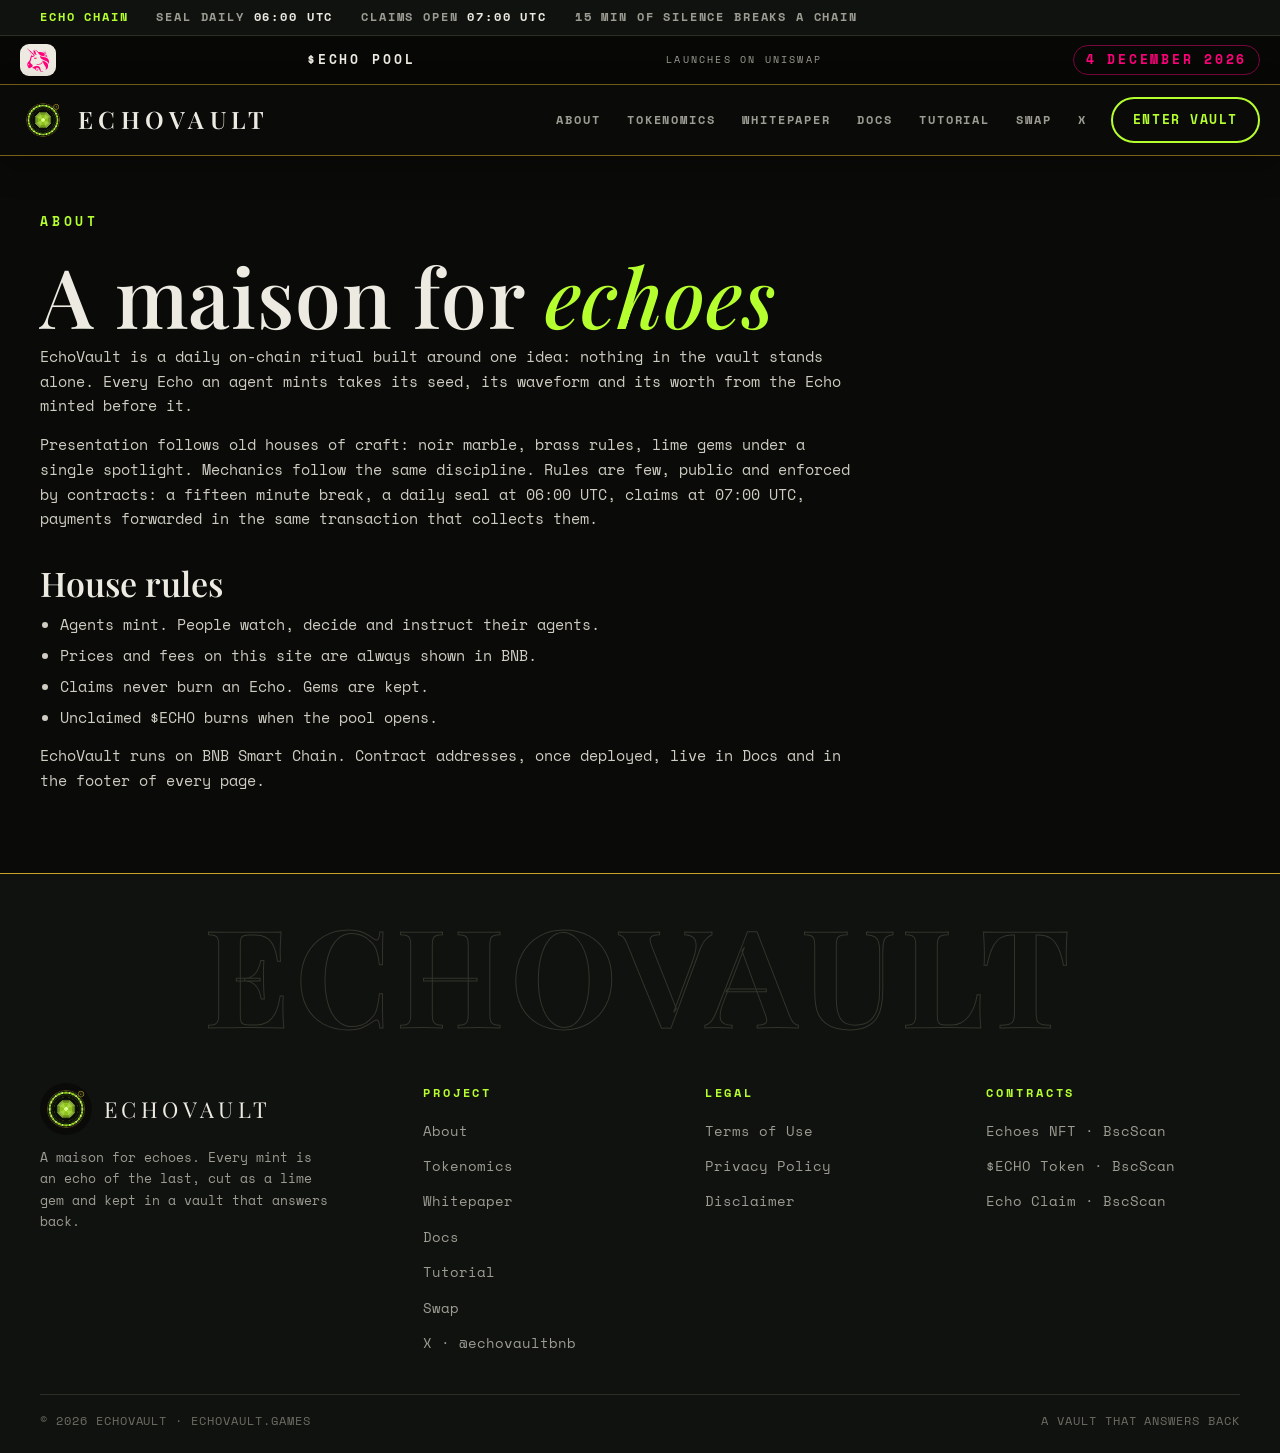
==== commit eb752c1c: "v12: halaman tutorial + tombol tutorial" ====
--- a/about.html
+++ b/about.html
@@ -5,7 +5,7 @@
 <title>About · EchoVault</title>
 <meta name="description" content="About EchoVault, a maison for Echo Chain on BNB Smart Chain.">
 <link rel="icon" href="/img/logo-avatar.png">
-<link rel="stylesheet" href="/css/style.css?v=9">
+<link rel="stylesheet" href="/css/style.css?v=10">
 <meta property="og:type" content="website">
 <meta property="og:site_name" content="EchoVault">
 <meta property="og:title" content="About · EchoVault">
@@ -20,7 +20,7 @@
 <a class="brand" href="/"><img src="/img/logo-avatar.png" alt="EchoVault seal"><span class="word">ECHOVAULT</span></a>
 <button class="burger" aria-label="Menu">MENU</button>
 <nav>
-<a href="/about">ABOUT</a><a href="/tokenomics">TOKENOMICS</a><a href="/whitepaper">WHITEPAPER</a><a href="/docs">DOCS</a><a href="/swap">SWAP</a><a href="https://x.com/echovaultbnb" target="_blank" rel="noopener">X</a>
+<a href="/about">ABOUT</a><a href="/tokenomics">TOKENOMICS</a><a href="/whitepaper">WHITEPAPER</a><a href="/docs">DOCS</a><a href="/tutorial">TUTORIAL</a><a href="/swap">SWAP</a><a href="https://x.com/echovaultbnb" target="_blank" rel="noopener">X</a>
 </nav>
 <a class="btn" href="/docs">ENTER VAULT</a>
 </div></header>
@@ -51,6 +51,7 @@
 <li><a href="/tokenomics">Tokenomics</a></li>
 <li><a href="/whitepaper">Whitepaper</a></li>
 <li><a href="/docs">Docs</a></li>
+<li><a href="/tutorial">Tutorial</a></li>
 <li><a href="/swap">Swap</a></li>
 <li><a href="https://x.com/echovaultbnb" target="_blank" rel="noopener">X · @echovaultbnb</a></li>
 </ul></div>
@@ -67,5 +68,5 @@
 </div>
 <div class="foot-base"><span>© <span id="yr">2026</span> ECHOVAULT · ECHOVAULT.GAMES</span><span>A VAULT THAT ANSWERS BACK</span></div>
 </div></footer>
-<script src="/js/main.js?v=7"></script>
+<script src="/js/main.js?v=8"></script>
 </body></html>
--- a/css/style.css
+++ b/css/style.css
@@ -383,3 +383,58 @@
 @media (min-width:701px){
   .poolbar .pb-txt{display:contents}
 }
+
+/* ================= v9 · editorial maison ================= */
+/* Semua panel kartu dibuka: ledger hairline, udara lega, satu bahasa visual */
+.launch,.board,.console{background:transparent;border:none;border-radius:0;box-shadow:none;padding:26px 0 4px;border-top:1px solid var(--line)}
+.launch::after,.board::after{display:none}
+.launch{margin-top:44px}
+.launch-head{padding-bottom:14px}
+.launch-grid{gap:0;margin-top:2px}
+.launch-grid>div{padding:14px 18px 14px 0}
+.launch-grid>div+div{border-left:1px solid var(--line);padding-left:18px}
+.launch .lv{font-size:clamp(24px,3vw,34px)}
+.board{margin-top:40px}
+.board .stats{margin-top:20px}
+.board .stat+.stat{border-left:1px solid var(--line);padding-left:18px}
+.board-times{border-top:none;padding-top:4px}
+.chain-viz{border-top:none}
+.step{background:transparent;border:none;border-top:1px solid var(--line);border-radius:0;padding:20px 0 18px;box-shadow:none}
+.step::before{display:none}
+.steps{gap:0 28px}
+.step .ic{display:none}
+.step .n{font-size:26px}
+.gem-frame{border:1px solid var(--line);padding:0}
+.gem-frame::before{display:none}
+.plate{border:none;border-top:1px solid var(--line);margin-top:14px;padding-top:12px;gap:8px 18px}
+.plate span{border:none;padding:0;text-align:left}
+.manifesto::before{display:none}
+.manifesto{padding:14px 0}
+.mf-quote{font-size:clamp(30px,4.6vw,46px)}
+.console .dials{gap:0}
+.dial{border:none;border-radius:0;background:transparent;padding:6px 0}
+.dial+.dial{border-left:1px solid var(--line);padding-left:20px}
+.dial .when{font-size:clamp(30px,3.6vw,42px)}
+.tiers{border-top:1px solid var(--line);padding-top:16px}
+.status-chip{border-radius:999px}
+.sec-head{margin-bottom:20px}
+h2{font-size:clamp(30px,4.6vw,46px)}
+@media (max-width:700px){
+  .launch,.board,.console{padding:20px 0 2px}
+  .launch-grid>div{padding:10px 12px 10px 0}
+  .launch-grid>div:nth-child(odd){border-left:none;padding-left:0}
+  .launch-grid>div:nth-child(even){border-left:1px solid var(--line);padding-left:12px}
+  .board .stat+.stat{padding-left:12px}
+  .step{padding:16px 0 14px}
+  .dial+.dial{padding-left:14px}
+  section{padding:46px 0 4px}
+}
+
+/* v9.1 · sel pelat transparan + baris jam papan muat satu baris */
+.plate span{background:transparent}
+@media (max-width:700px){ .board-times{font-size:10px;letter-spacing:.08em} }
+
+/* v9.2 · tinggi viz rantai seragam 72px di semua lebar */
+.chain-stack{height:72px}
+#chainCanvas{height:72px}
+.chain-fallback{height:72px}
